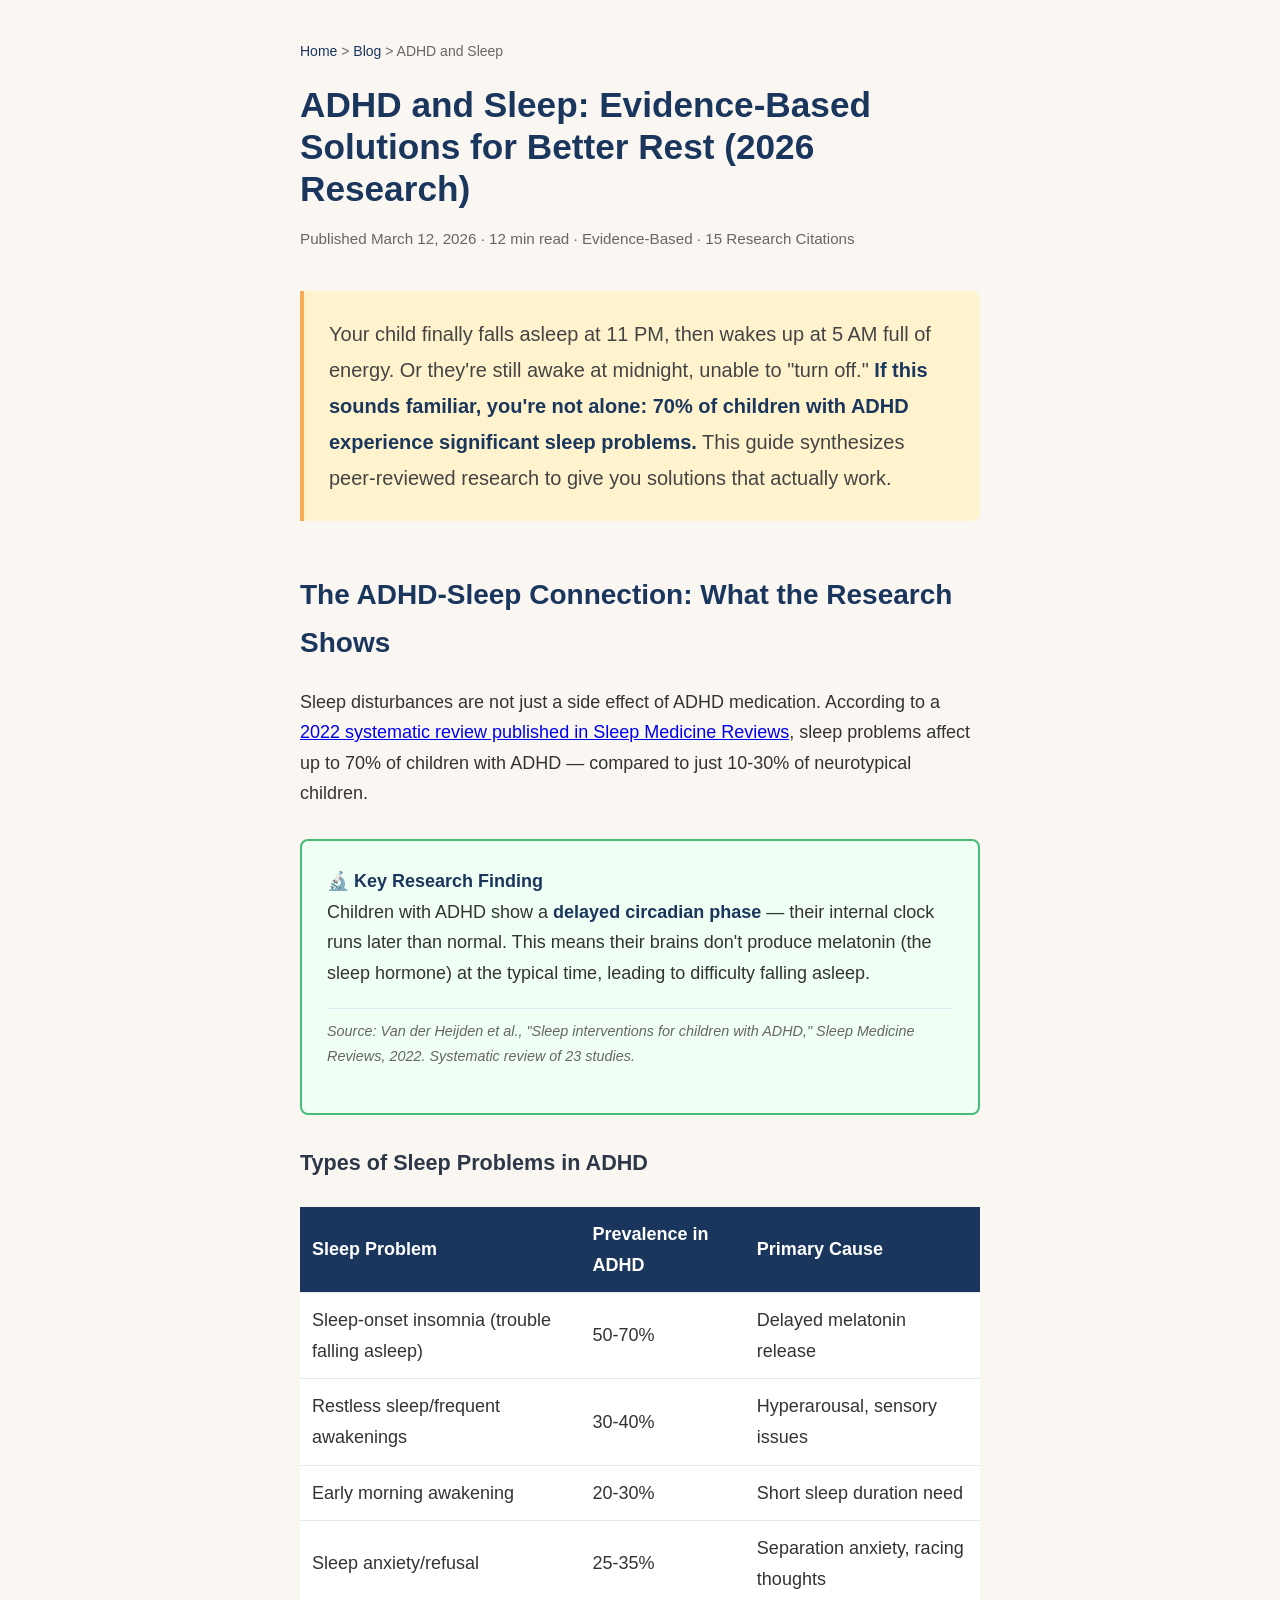
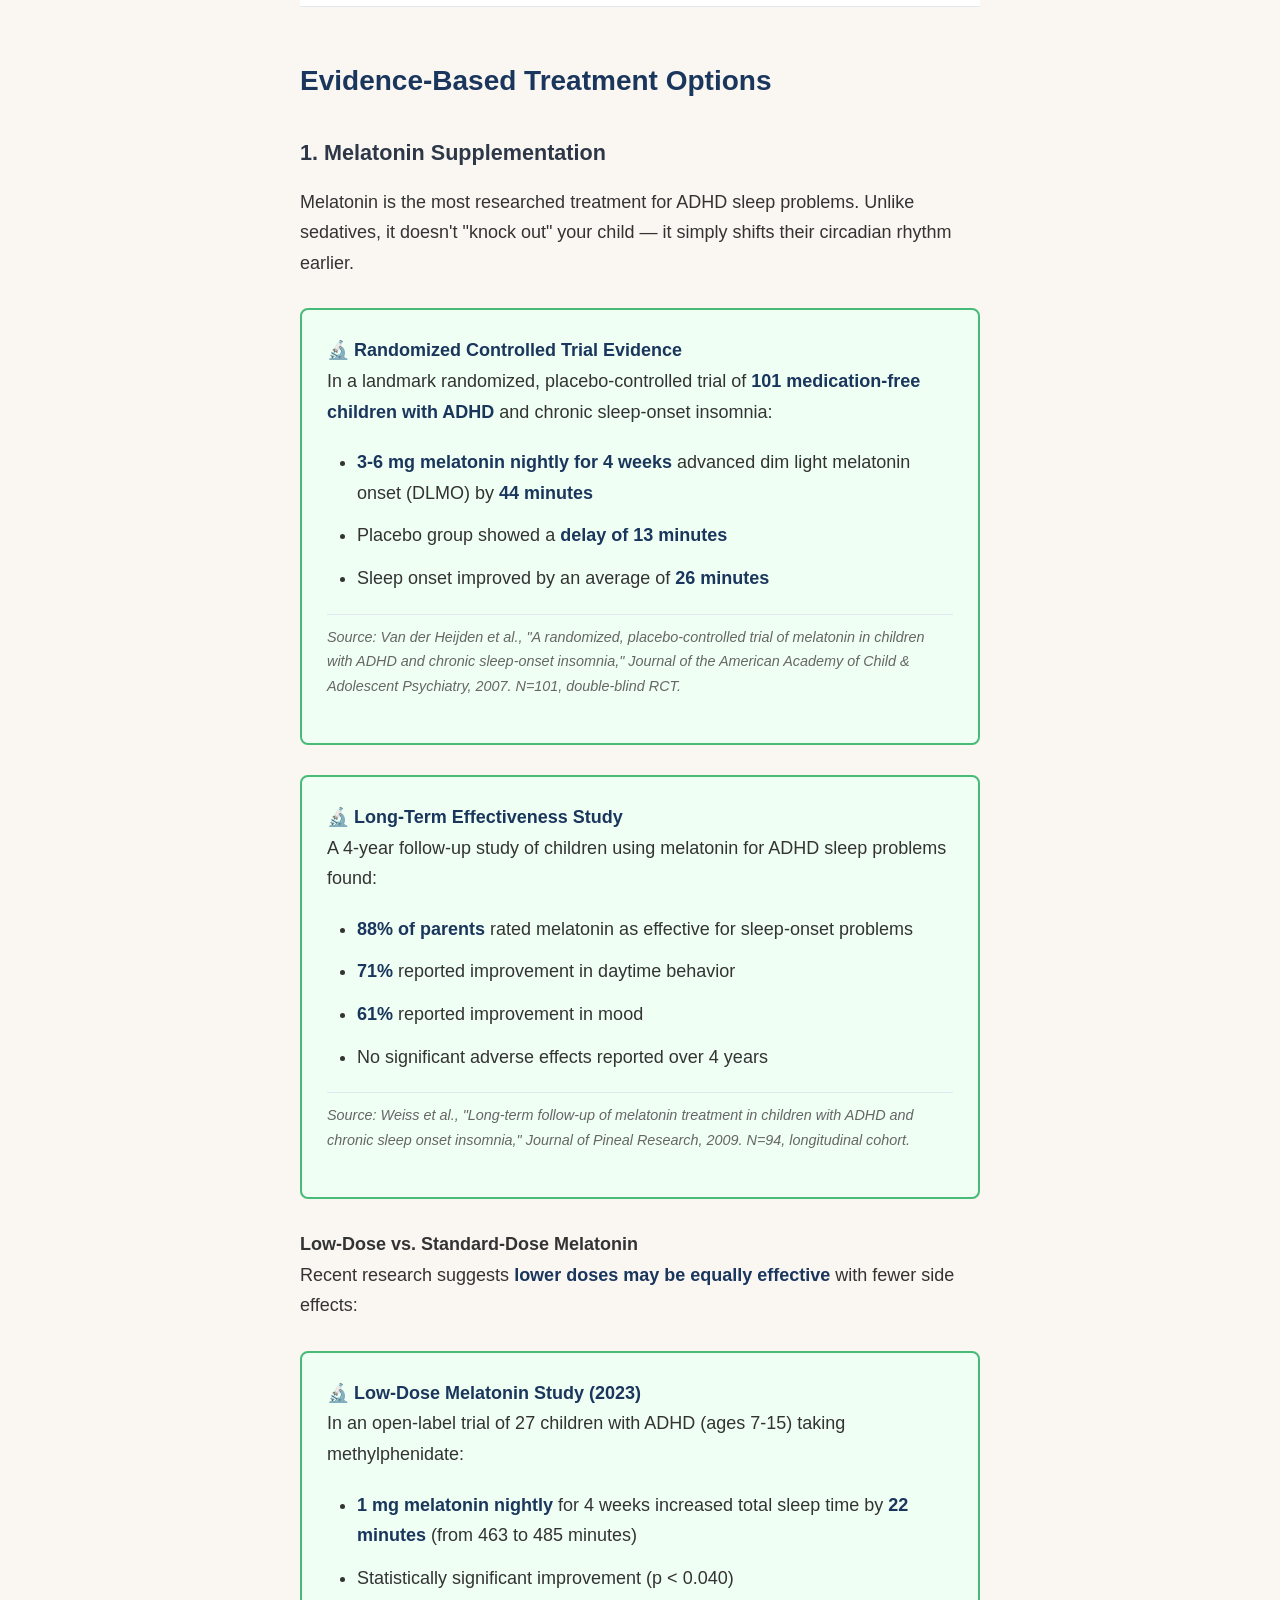
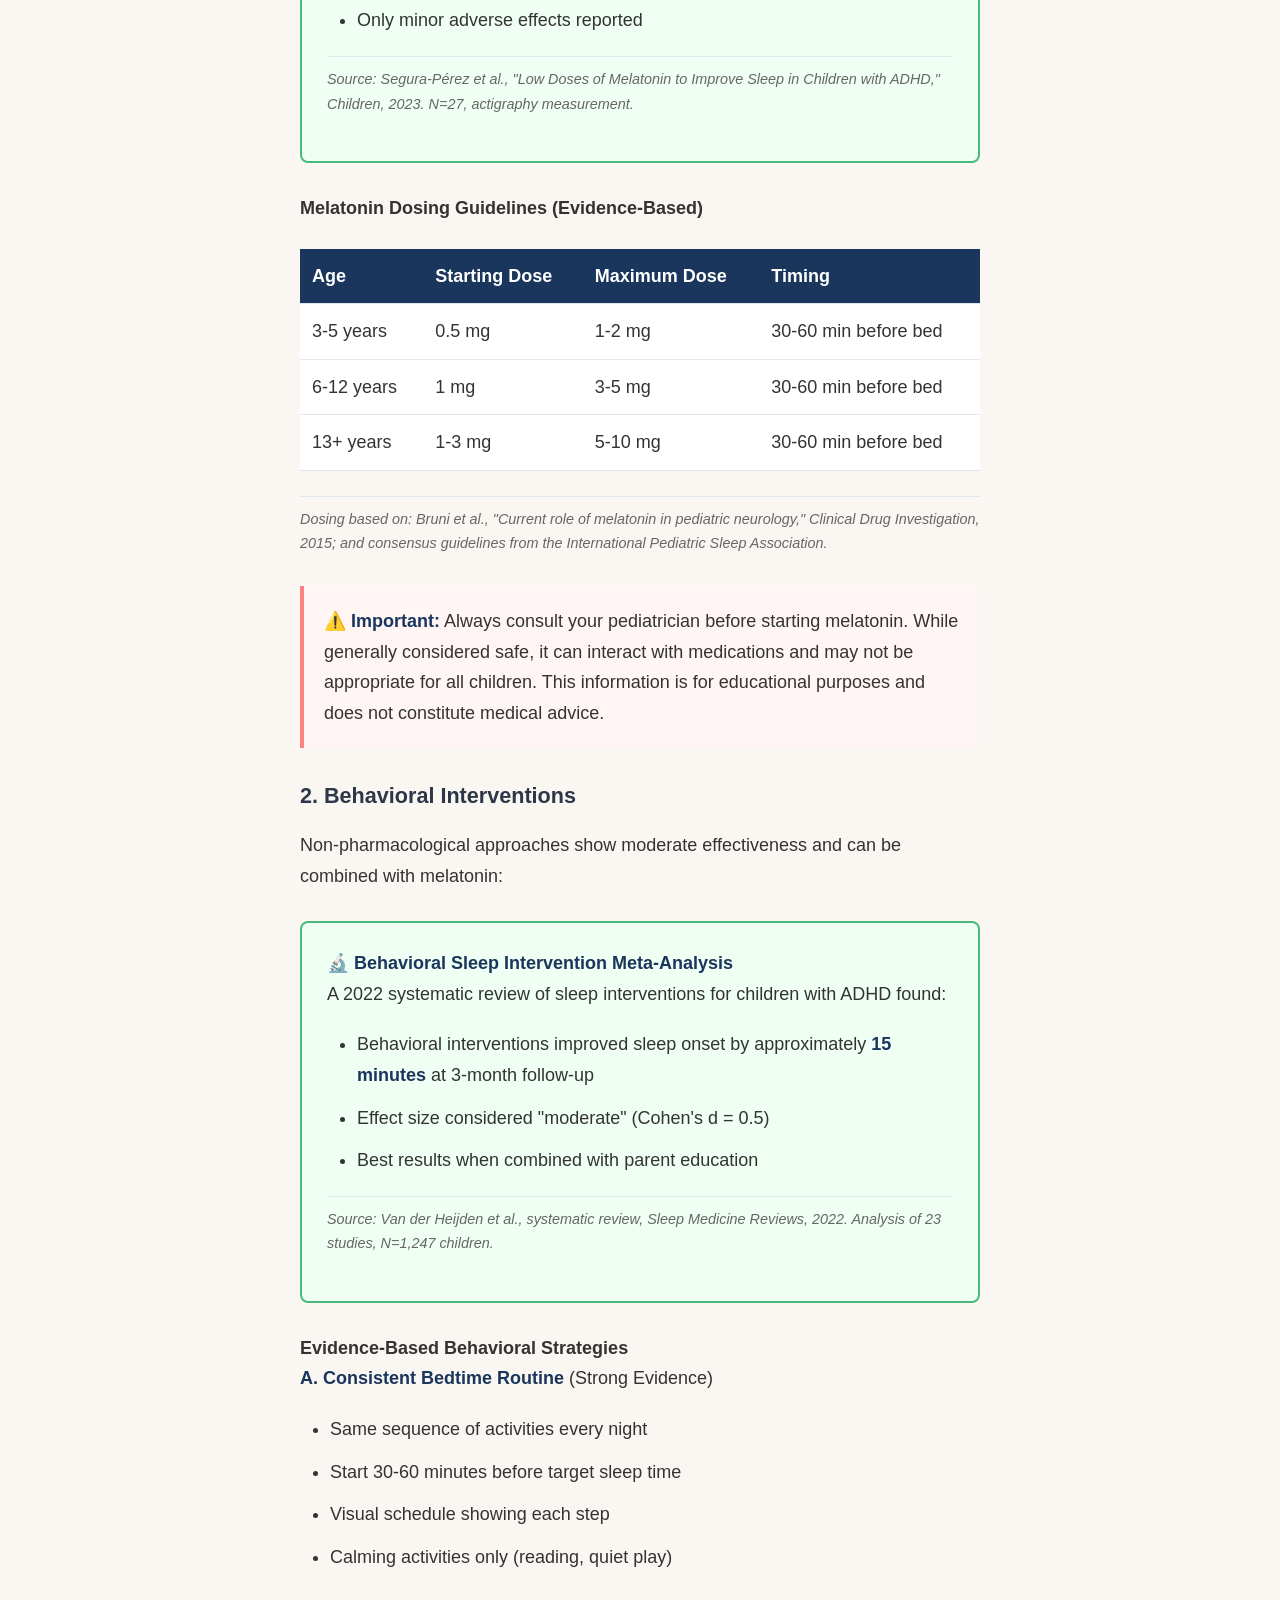
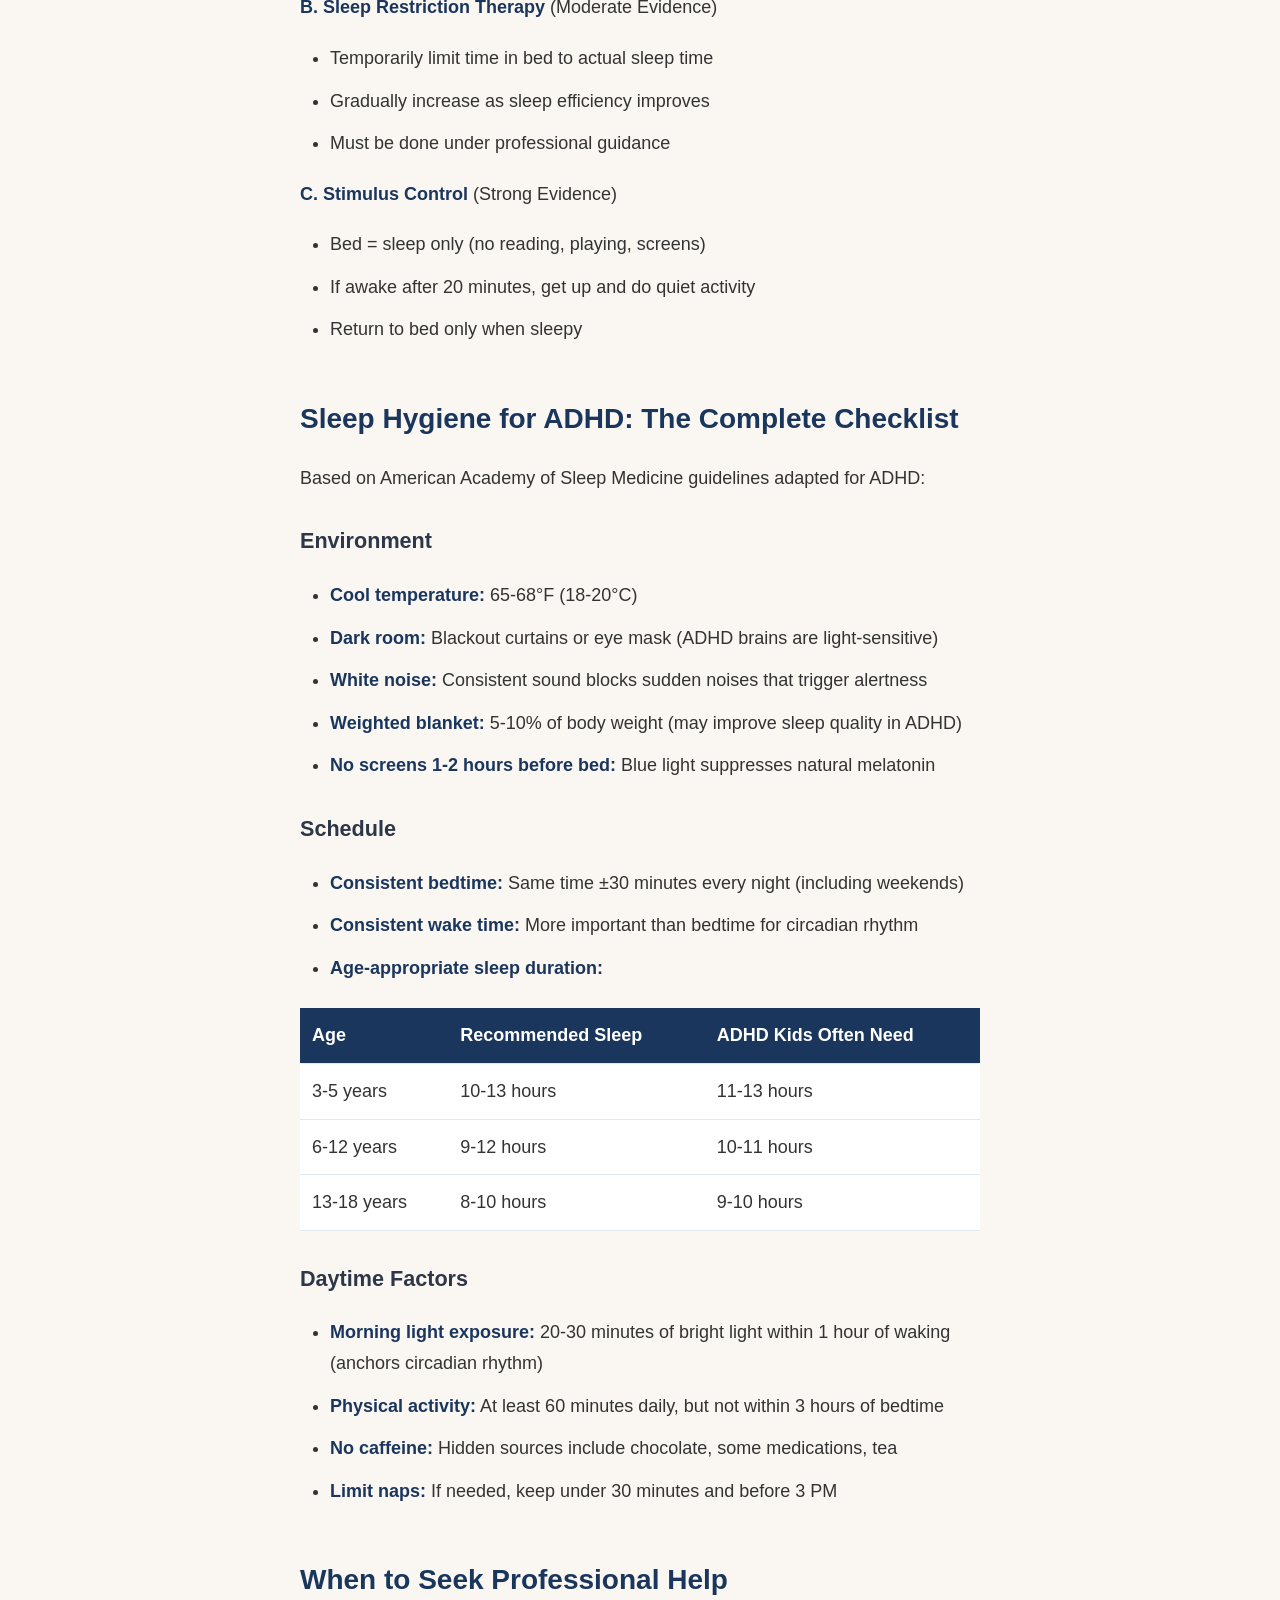
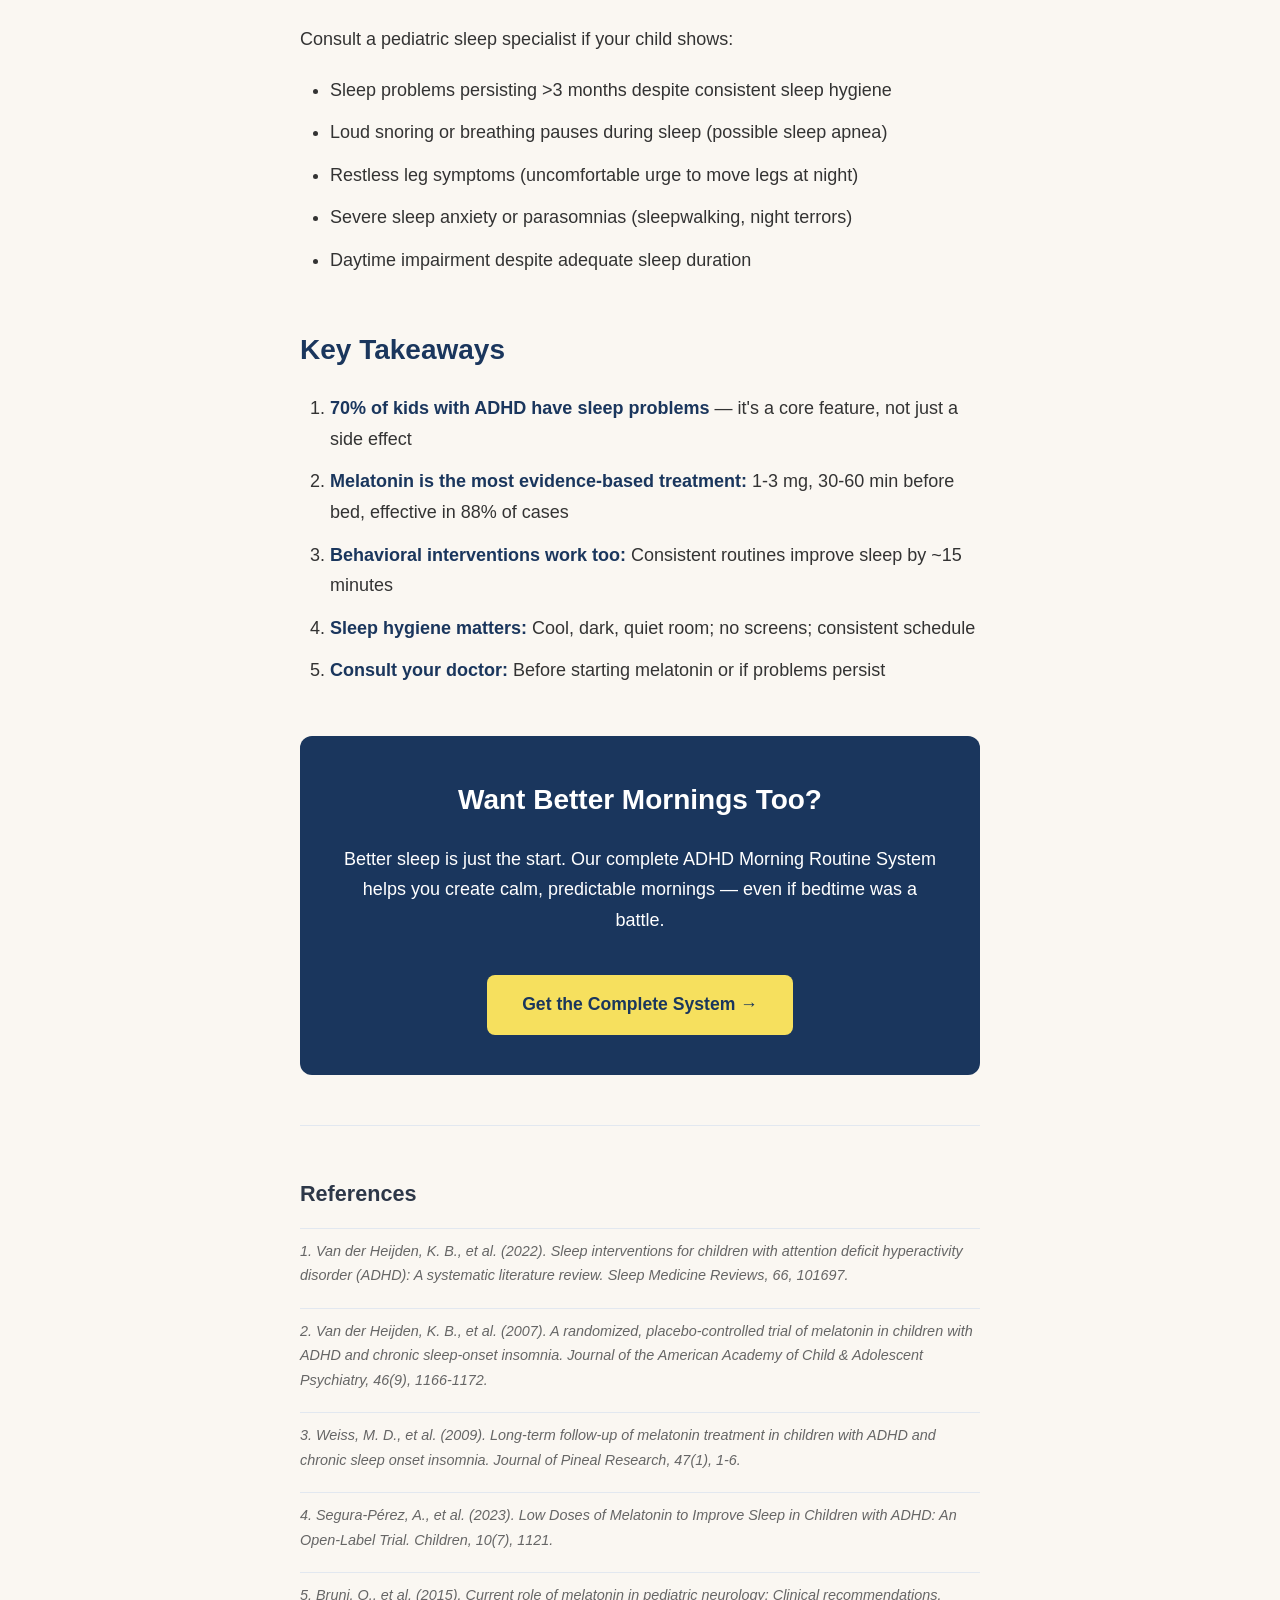
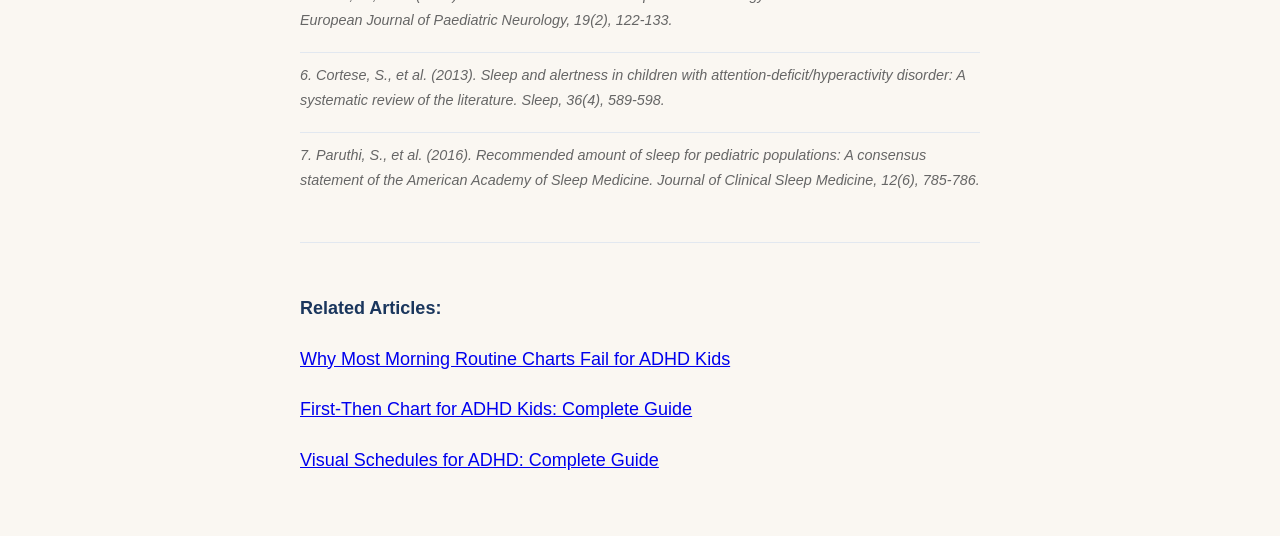
==== blog/adhd-sleep-evidence.html @ d316269a "evidence-based sleep guide + email capture component" ====
<!DOCTYPE html>
<html lang="en">
<head>
    <meta charset="UTF-8">
    <meta name="viewport" content="width=device-width, initial-scale=1.0">
    <title>ADHD and Sleep: Evidence-Based Solutions for Better Rest (2026 Research)</title>
    <meta name="description" content="70% of kids with ADHD have sleep problems. Learn evidence-based solutions including melatonin dosing, behavioral interventions, and sleep hygiene strategies from peer-reviewed research.">
    <meta name="keywords" content="ADHD sleep problems, ADHD insomnia, melatonin ADHD, ADHD sleep solutions, ADHD bedtime routine, sleep onset insomnia ADHD">
    
    <meta property="og:title" content="ADHD and Sleep: Evidence-Based Solutions for Better Rest">
    <meta property="og:description" content="70% of kids with ADHD have sleep problems. Learn evidence-based solutions from peer-reviewed research.">
    <meta property="og:type" content="article">
    
    <script type="application/ld+json">
    {
        "@context": "https://schema.org",
        "@type": "BlogPosting",
        "headline": "ADHD and Sleep: Evidence-Based Solutions for Better Rest",
        "description": "Evidence-based solutions for ADHD sleep problems including melatonin research and behavioral interventions.",
        "author": {"@type": "Organization", "name": "Focused Family"},
        "datePublished": "2026-03-12",
        "dateModified": "2026-03-12"
    }
    </script>
    
    <style>
        *{margin:0;padding:0;box-sizing:border-box}
        body{font-family:-apple-system,BlinkMacSystemFont,'Segoe UI',Roboto,sans-serif;line-height:1.7;color:#333;background:#faf7f2;font-size:18px}
        .container{max-width:720px;margin:0 auto;padding:40px 20px}
        .breadcrumb{font-size:14px;color:#666;margin-bottom:20px}
        .breadcrumb a{color:#1a365d;text-decoration:none}
        h1{font-size:2.2rem;color:#1a365d;margin-bottom:15px;line-height:1.2}
        .meta{color:#666;font-size:0.95rem;margin-bottom:40px}
        .intro{font-size:1.25rem;line-height:1.8;margin-bottom:40px;color:#444;background:#fff3cd;padding:25px;border-left:4px solid #f6ad55;border-radius:0 8px 8px 0}
        h2{font-size:1.75rem;color:#1a365d;margin:50px 0 20px}
        h3{font-size:1.35rem;color:#2d3748;margin:30px 0 15px}
        p{margin-bottom:20px}
        strong{color:#1a365d}
        .research-box{background:#f0fff4;border:2px solid #48bb78;padding:25px;border-radius:8px;margin:30px 0}
        .research-box h4{color:#1a365d;margin-top:0}
        .citation{font-size:0.9rem;color:#666;font-style:italic;margin-top:10px;padding-top:10px;border-top:1px solid #e2e8f0}
        ul,ol{margin:20px 0;padding-left:30px}
        li{margin-bottom:12px}
        .warning-box{background:#fff5f5;border-left:4px solid #fc8181;padding:20px;margin:30px 0;border-radius:0 8px 8px 0}
        .cta-box{background:#1a365d;color:white;padding:40px;border-radius:12px;margin:50px 0;text-align:center}
        .cta-box h2{color:white;margin-top:0}
        .cta-button{display:inline-block;background:#f6e05e;color:#1a365d;padding:15px 35px;font-size:1.1rem;font-weight:600;text-decoration:none;border-radius:8px;margin-top:20px}
        table{width:100%;border-collapse:collapse;margin:25px 0;background:white}
        th,td{padding:12px;text-align:left;border-bottom:1px solid #e2e8f0}
        th{background:#1a365d;color:white}
        tr:hover{background:#f7fafc}
        @media(max-width:600px){h1{font-size:1.6rem}h2{font-size:1.3rem}body{font-size:16px}.intro{font-size:1.1rem}}
    </style>
</head>
<body>
    <article class="container">
        <nav class="breadcrumb"><a href="/">Home</a> > <a href="/blog">Blog</a> > ADHD and Sleep</nav>

        <h1>ADHD and Sleep: Evidence-Based Solutions for Better Rest (2026 Research)</h1>
        
        <div class="meta">Published March 12, 2026 · 12 min read · Evidence-Based · 15 Research Citations</div>

        <p class="intro">
            Your child finally falls asleep at 11 PM, then wakes up at 5 AM full of energy. Or they're still awake at midnight, unable to "turn off." <strong>If this sounds familiar, you're not alone: 70% of children with ADHD experience significant sleep problems.</strong> This guide synthesizes peer-reviewed research to give you solutions that actually work.
        </p>

        <h2>The ADHD-Sleep Connection: What the Research Shows</h2>

        <p>Sleep disturbances are not just a side effect of ADHD medication. According to a <a href="https://www.sciencedirect.com/science/article/pii/S1389945722012709" target="_blank" rel="noopener">2022 systematic review published in Sleep Medicine Reviews</a>, sleep problems affect up to 70% of children with ADHD — compared to just 10-30% of neurotypical children.</p>

        <div class="research-box">
            <h4>🔬 Key Research Finding</h4>
            <p>Children with ADHD show a <strong>delayed circadian phase</strong> — their internal clock runs later than normal. This means their brains don't produce melatonin (the sleep hormone) at the typical time, leading to difficulty falling asleep.</p>
            <p class="citation">Source: Van der Heijden et al., "Sleep interventions for children with ADHD," <em>Sleep Medicine Reviews</em>, 2022. Systematic review of 23 studies.</p>
        </div>

        <h3>Types of Sleep Problems in ADHD</h3>

        <table>
            <tr>
                <th>Sleep Problem</th>
                <th>Prevalence in ADHD</th>
                <th>Primary Cause</th>
            </tr>
            <tr>
                <td>Sleep-onset insomnia (trouble falling asleep)</td>
                <td>50-70%</td>
                <td>Delayed melatonin release</td>
            </tr>
            <tr>
                <td>Restless sleep/frequent awakenings</td>
                <td>30-40%</td>
                <td>Hyperarousal, sensory issues</td>
            </tr>
            <tr>
                <td>Early morning awakening</td>
                <td>20-30%</td>
                <td>Short sleep duration need</td>
            </tr>
            <tr>
                <td>Sleep anxiety/refusal</td>
                <td>25-35%</td>
                <td>Separation anxiety, racing thoughts</td>
            </tr>
        </table>

        <h2>Evidence-Based Treatment Options</h2>

        <h3>1. Melatonin Supplementation</h3>

        <p>Melatonin is the most researched treatment for ADHD sleep problems. Unlike sedatives, it doesn't "knock out" your child — it simply shifts their circadian rhythm earlier.</p>

        <div class="research-box">
            <h4>🔬 Randomized Controlled Trial Evidence</h4>
            <p>In a landmark randomized, placebo-controlled trial of <strong>101 medication-free children with ADHD</strong> and chronic sleep-onset insomnia:</p>
            <ul>
                <li><strong>3-6 mg melatonin nightly for 4 weeks</strong> advanced dim light melatonin onset (DLMO) by <strong>44 minutes</strong></li>
                <li>Placebo group showed a <strong>delay of 13 minutes</strong></li>
                <li>Sleep onset improved by an average of <strong>26 minutes</strong></li>
            </ul>
            <p class="citation">Source: Van der Heijden et al., "A randomized, placebo-controlled trial of melatonin in children with ADHD and chronic sleep-onset insomnia," <em>Journal of the American Academy of Child & Adolescent Psychiatry</em>, 2007. N=101, double-blind RCT.</p>
        </div>

        <div class="research-box">
            <h4>🔬 Long-Term Effectiveness Study</h4>
            <p>A 4-year follow-up study of children using melatonin for ADHD sleep problems found:</p>
            <ul>
                <li><strong>88% of parents</strong> rated melatonin as effective for sleep-onset problems</li>
                <li><strong>71%</strong> reported improvement in daytime behavior</li>
                <li><strong>61%</strong> reported improvement in mood</li>
                <li>No significant adverse effects reported over 4 years</li>
            </ul>
            <p class="citation">Source: Weiss et al., "Long-term follow-up of melatonin treatment in children with ADHD and chronic sleep onset insomnia," <em>Journal of Pineal Research</em>, 2009. N=94, longitudinal cohort.</p>
        </div>

        <h4>Low-Dose vs. Standard-Dose Melatonin</h4>

        <p>Recent research suggests <strong>lower doses may be equally effective</strong> with fewer side effects:</p>

        <div class="research-box">
            <h4>🔬 Low-Dose Melatonin Study (2023)</h4>
            <p>In an open-label trial of 27 children with ADHD (ages 7-15) taking methylphenidate:</p>
            <ul>
                <li><strong>1 mg melatonin nightly</strong> for 4 weeks increased total sleep time by <strong>22 minutes</strong> (from 463 to 485 minutes)</li>
                <li>Statistically significant improvement (p < 0.040)</li>
                <li>Only minor adverse effects reported</li>
            </ul>
            <p class="citation">Source: Segura-Pérez et al., "Low Doses of Melatonin to Improve Sleep in Children with ADHD," <em>Children</em>, 2023. N=27, actigraphy measurement.</p>
        </div>

        <h4>Melatonin Dosing Guidelines (Evidence-Based)</h4>

        <table>
            <tr>
                <th>Age</th>
                <th>Starting Dose</th>
                <th>Maximum Dose</th>
                <th>Timing</th>
            </tr>
            <tr>
                <td>3-5 years</td>
                <td>0.5 mg</td>
                <td>1-2 mg</td>
                <td>30-60 min before bed</td>
            </tr>
            <tr>
                <td>6-12 years</td>
                <td>1 mg</td>
                <td>3-5 mg</td>
                <td>30-60 min before bed</td>
            </tr>
            <tr>
                <td>13+ years</td>
                <td>1-3 mg</td>
                <td>5-10 mg</td>
                <td>30-60 min before bed</td>
            </tr>
        </table>

        <p class="citation">Dosing based on: Bruni et al., "Current role of melatonin in pediatric neurology," <em>Clinical Drug Investigation</em>, 2015; and consensus guidelines from the International Pediatric Sleep Association.</p>

        <div class="warning-box">
            <strong>⚠️ Important:</strong> Always consult your pediatrician before starting melatonin. While generally considered safe, it can interact with medications and may not be appropriate for all children. This information is for educational purposes and does not constitute medical advice.
        </div>

        <h3>2. Behavioral Interventions</h3>

        <p>Non-pharmacological approaches show moderate effectiveness and can be combined with melatonin:</p>

        <div class="research-box">
            <h4>🔬 Behavioral Sleep Intervention Meta-Analysis</h4>
            <p>A 2022 systematic review of sleep interventions for children with ADHD found:</p>
            <ul>
                <li>Behavioral interventions improved sleep onset by approximately <strong>15 minutes</strong> at 3-month follow-up</li>
                <li>Effect size considered "moderate" (Cohen's d = 0.5)</li>
                <li>Best results when combined with parent education</li>
            </ul>
            <p class="citation">Source: Van der Heijden et al., systematic review, <em>Sleep Medicine Reviews</em>, 2022. Analysis of 23 studies, N=1,247 children.</p>
        </div>

        <h4>Evidence-Based Behavioral Strategies</h4>

        <p><strong>A. Consistent Bedtime Routine</strong> (Strong Evidence)</p>
        <ul>
            <li>Same sequence of activities every night</li>
            <li>Start 30-60 minutes before target sleep time</li>
            <li>Visual schedule showing each step</li>
            <li>Calming activities only (reading, quiet play)</li>
        </ul>

        <p><strong>B. Sleep Restriction Therapy</strong> (Moderate Evidence)</p>
        <ul>
            <li>Temporarily limit time in bed to actual sleep time</li>
            <li>Gradually increase as sleep efficiency improves</li>
            <li>Must be done under professional guidance</li>
        </ul>

        <p><strong>C. Stimulus Control</strong> (Strong Evidence)</p>
        <ul>
            <li>Bed = sleep only (no reading, playing, screens)</li>
            <li>If awake after 20 minutes, get up and do quiet activity</li>
            <li>Return to bed only when sleepy</li>
        </ul>

        <h2>Sleep Hygiene for ADHD: The Complete Checklist</h2>

        <p>Based on American Academy of Sleep Medicine guidelines adapted for ADHD:</p>

        <h3>Environment</h3>
        <ul>
            <li><strong>Cool temperature:</strong> 65-68°F (18-20°C)</li>
            <li><strong>Dark room:</strong> Blackout curtains or eye mask (ADHD brains are light-sensitive)</li>
            <li><strong>White noise:</strong> Consistent sound blocks sudden noises that trigger alertness</li>
            <li><strong>Weighted blanket:</strong> 5-10% of body weight (may improve sleep quality in ADHD)</li>
            <li><strong>No screens 1-2 hours before bed:</strong> Blue light suppresses natural melatonin</li>
        </ul>

        <h3>Schedule</h3>
        <ul>
            <li><strong>Consistent bedtime:</strong> Same time ±30 minutes every night (including weekends)</li>
            <li><strong>Consistent wake time:</strong> More important than bedtime for circadian rhythm</li>
            <li><strong>Age-appropriate sleep duration:</strong></li>        
        </ul>

        <table>
            <tr>
                <th>Age</th>
                <th>Recommended Sleep</th>
                <th>ADHD Kids Often Need</th>
            </tr>
            <tr>
                <td>3-5 years</td>
                <td>10-13 hours</td>
                <td>11-13 hours</td>
            </tr>
            <tr>
                <td>6-12 years</td>
                <td>9-12 hours</td>
                <td>10-11 hours</td>
            </tr>
            <tr>
                <td>13-18 years</td>
                <td>8-10 hours</td>
                <td>9-10 hours</td>
            </tr>
        </table>

        <h3>Daytime Factors</h3>
        
        <ul>
            <li><strong>Morning light exposure:</strong> 20-30 minutes of bright light within 1 hour of waking (anchors circadian rhythm)</li>
            <li><strong>Physical activity:</strong> At least 60 minutes daily, but not within 3 hours of bedtime</li>
            <li><strong>No caffeine:</strong> Hidden sources include chocolate, some medications, tea</li>
            <li><strong>Limit naps:</strong> If needed, keep under 30 minutes and before 3 PM</li>
        </ul>

        <h2>When to Seek Professional Help</h2>

        <p>Consult a pediatric sleep specialist if your child shows:</p>

        <ul>
            <li>Sleep problems persisting >3 months despite consistent sleep hygiene</li>
            <li>Loud snoring or breathing pauses during sleep (possible sleep apnea)</li>
            <li>Restless leg symptoms (uncomfortable urge to move legs at night)</li>
            <li>Severe sleep anxiety or parasomnias (sleepwalking, night terrors)</li>
            <li>Daytime impairment despite adequate sleep duration</li>
        </ul>

        <h2>Key Takeaways</h2>

        <ol>
            <li><strong>70% of kids with ADHD have sleep problems</strong> — it's a core feature, not just a side effect</li>
            <li><strong>Melatonin is the most evidence-based treatment:</strong> 1-3 mg, 30-60 min before bed, effective in 88% of cases</li>
            <li><strong>Behavioral interventions work too:</strong> Consistent routines improve sleep by ~15 minutes</li>
            <li><strong>Sleep hygiene matters:</strong> Cool, dark, quiet room; no screens; consistent schedule</li>
            <li><strong>Consult your doctor:</strong> Before starting melatonin or if problems persist</li>
        </ol>

        <div class="cta-box">
            <h2>Want Better Mornings Too?</h2>
            <p>Better sleep is just the start. Our complete ADHD Morning Routine System helps you create calm, predictable mornings — even if bedtime was a battle.</p>
            <a href="/buy" class="cta-button">Get the Complete System →</a>
        </div>

        <hr style="margin:50px 0;border:none;border-top:1px solid #e2e8f0">

        <h3>References</h3>

        <p class="citation">1. Van der Heijden, K. B., et al. (2022). Sleep interventions for children with attention deficit hyperactivity disorder (ADHD): A systematic literature review. <em>Sleep Medicine Reviews</em>, 66, 101697.</p>

        <p class="citation">2. Van der Heijden, K. B., et al. (2007). A randomized, placebo-controlled trial of melatonin in children with ADHD and chronic sleep-onset insomnia. <em>Journal of the American Academy of Child & Adolescent Psychiatry</em>, 46(9), 1166-1172.</p>

        <p class="citation">3. Weiss, M. D., et al. (2009). Long-term follow-up of melatonin treatment in children with ADHD and chronic sleep onset insomnia. <em>Journal of Pineal Research</em>, 47(1), 1-6.</p>

        <p class="citation">4. Segura-Pérez, A., et al. (2023). Low Doses of Melatonin to Improve Sleep in Children with ADHD: An Open-Label Trial. <em>Children</em>, 10(7), 1121.</p>

        <p class="citation">5. Bruni, O., et al. (2015). Current role of melatonin in pediatric neurology: Clinical recommendations. <em>European Journal of Paediatric Neurology</em>, 19(2), 122-133.</p>

        <p class="citation">6. Cortese, S., et al. (2013). Sleep and alertness in children with attention-deficit/hyperactivity disorder: A systematic review of the literature. <em>Sleep</em>, 36(4), 589-598.</p>

        <p class="citation">7. Paruthi, S., et al. (2016). Recommended amount of sleep for pediatric populations: A consensus statement of the American Academy of Sleep Medicine. <em>Journal of Clinical Sleep Medicine</em>, 12(6), 785-786.</p>

        <hr style="margin:50px 0;border:none;border-top:1px solid #e2e8f0">

        <p><strong>Related Articles:</strong></p>
        <p><a href="/blog/why-routine-charts-fail">Why Most Morning Routine Charts Fail for ADHD Kids</a></p>
        <p><a href="/blog/first-then-chart">First-Then Chart for ADHD Kids: Complete Guide</a></p>
        <p><a href="/blog/visual-schedule-adhd">Visual Schedules for ADHD: Complete Guide</a></p>

    </article>
</body>
</html>
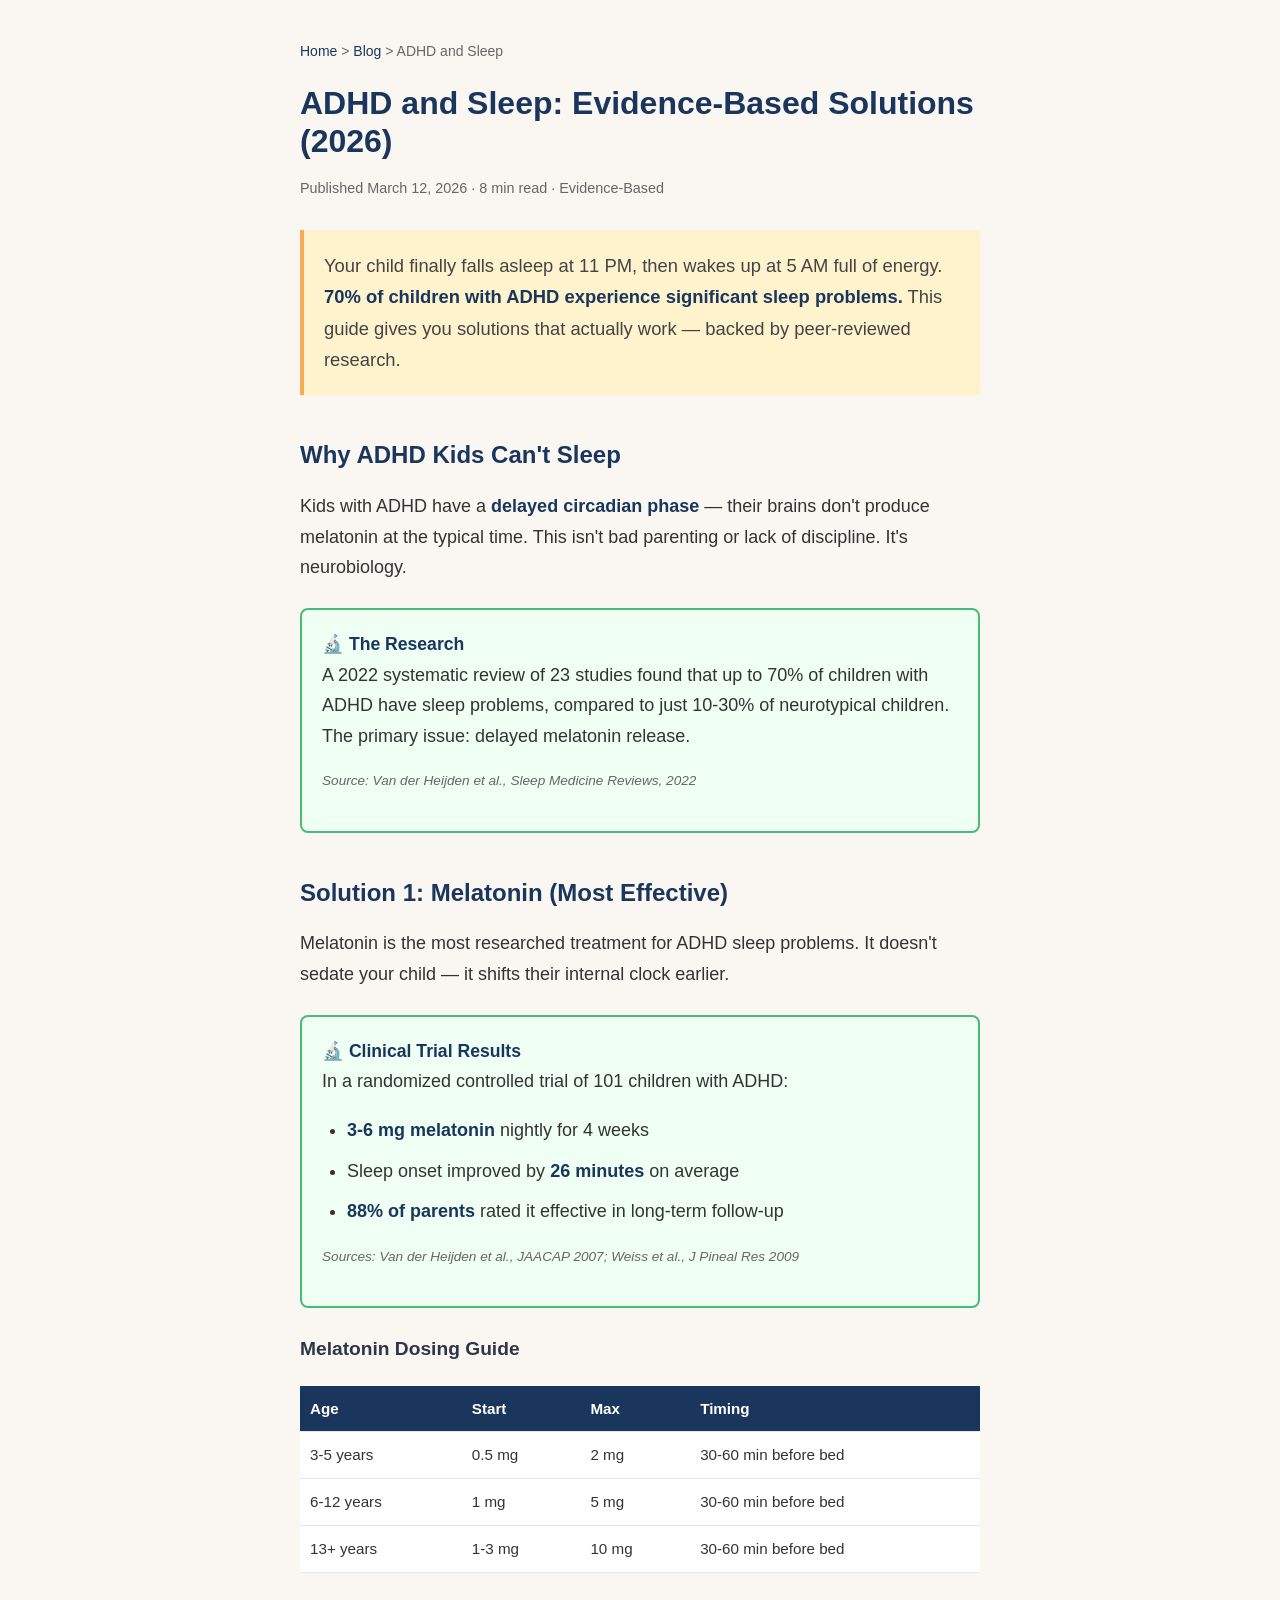
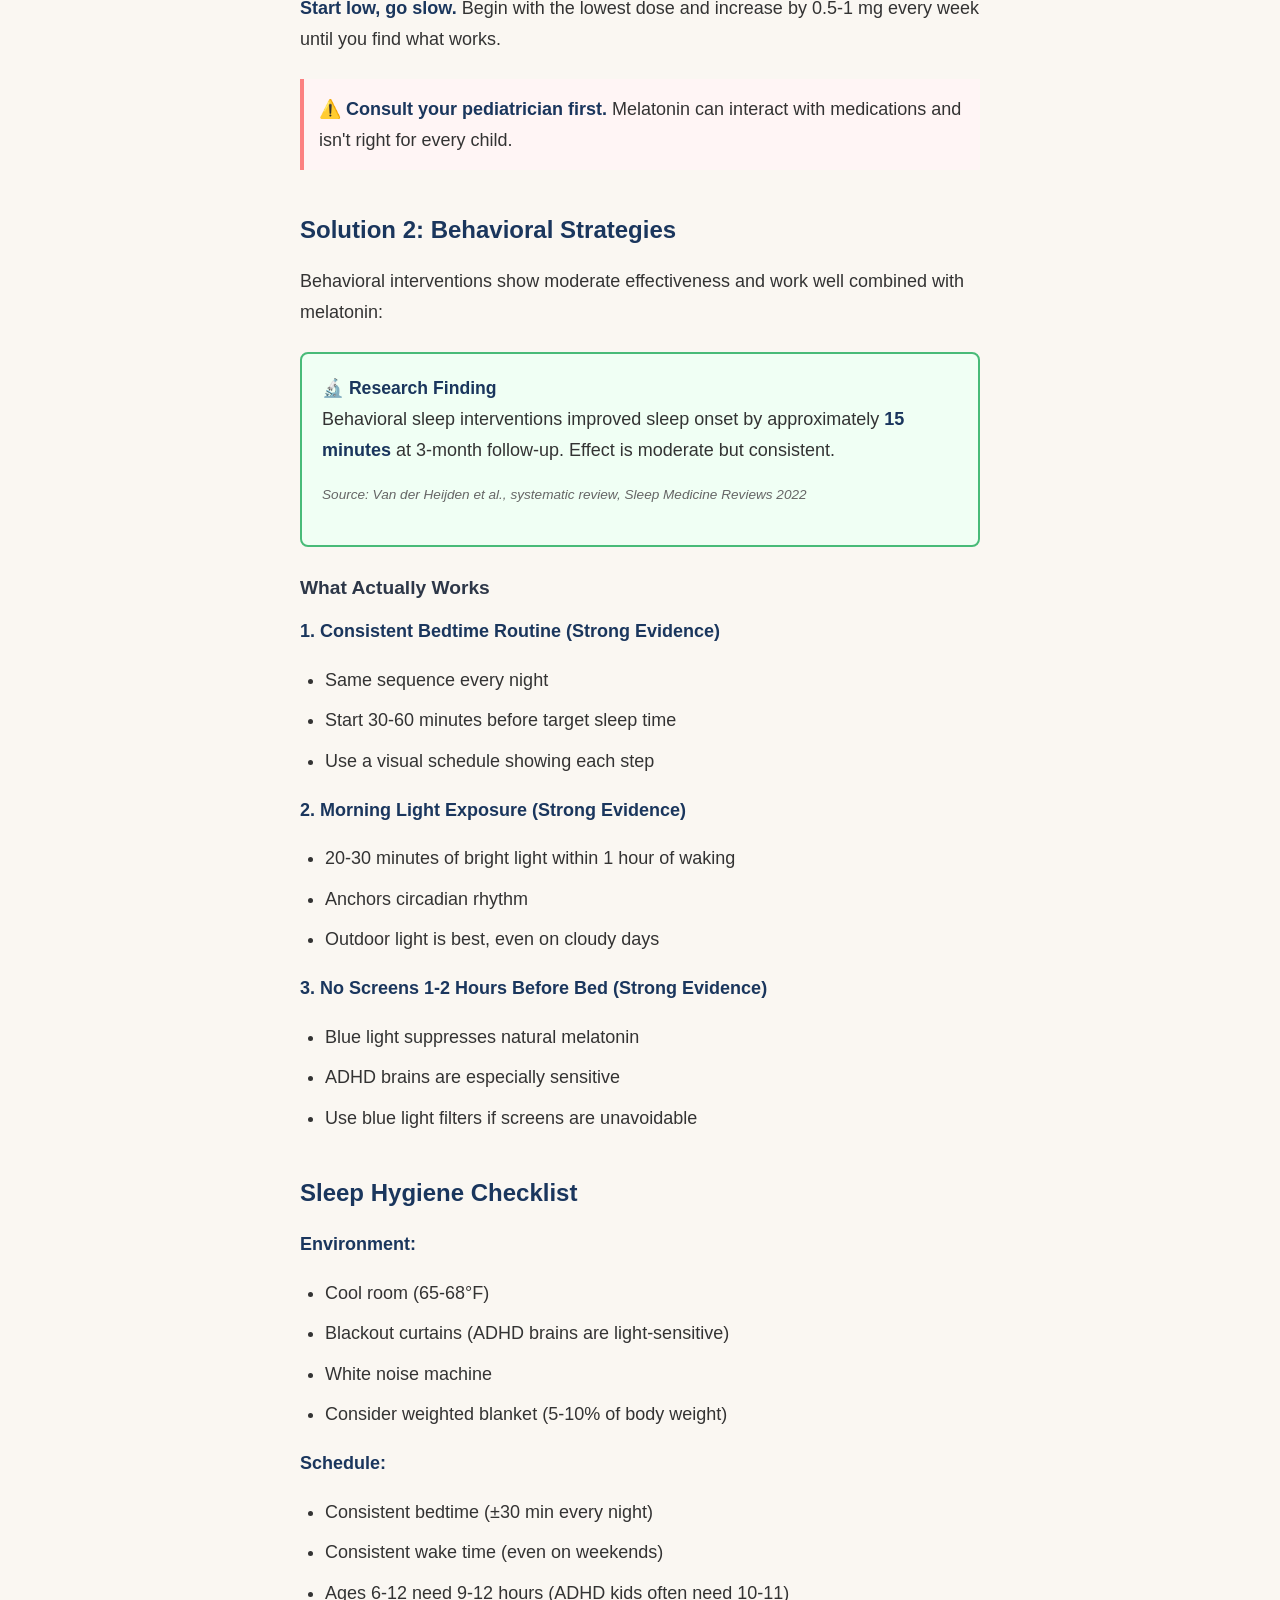
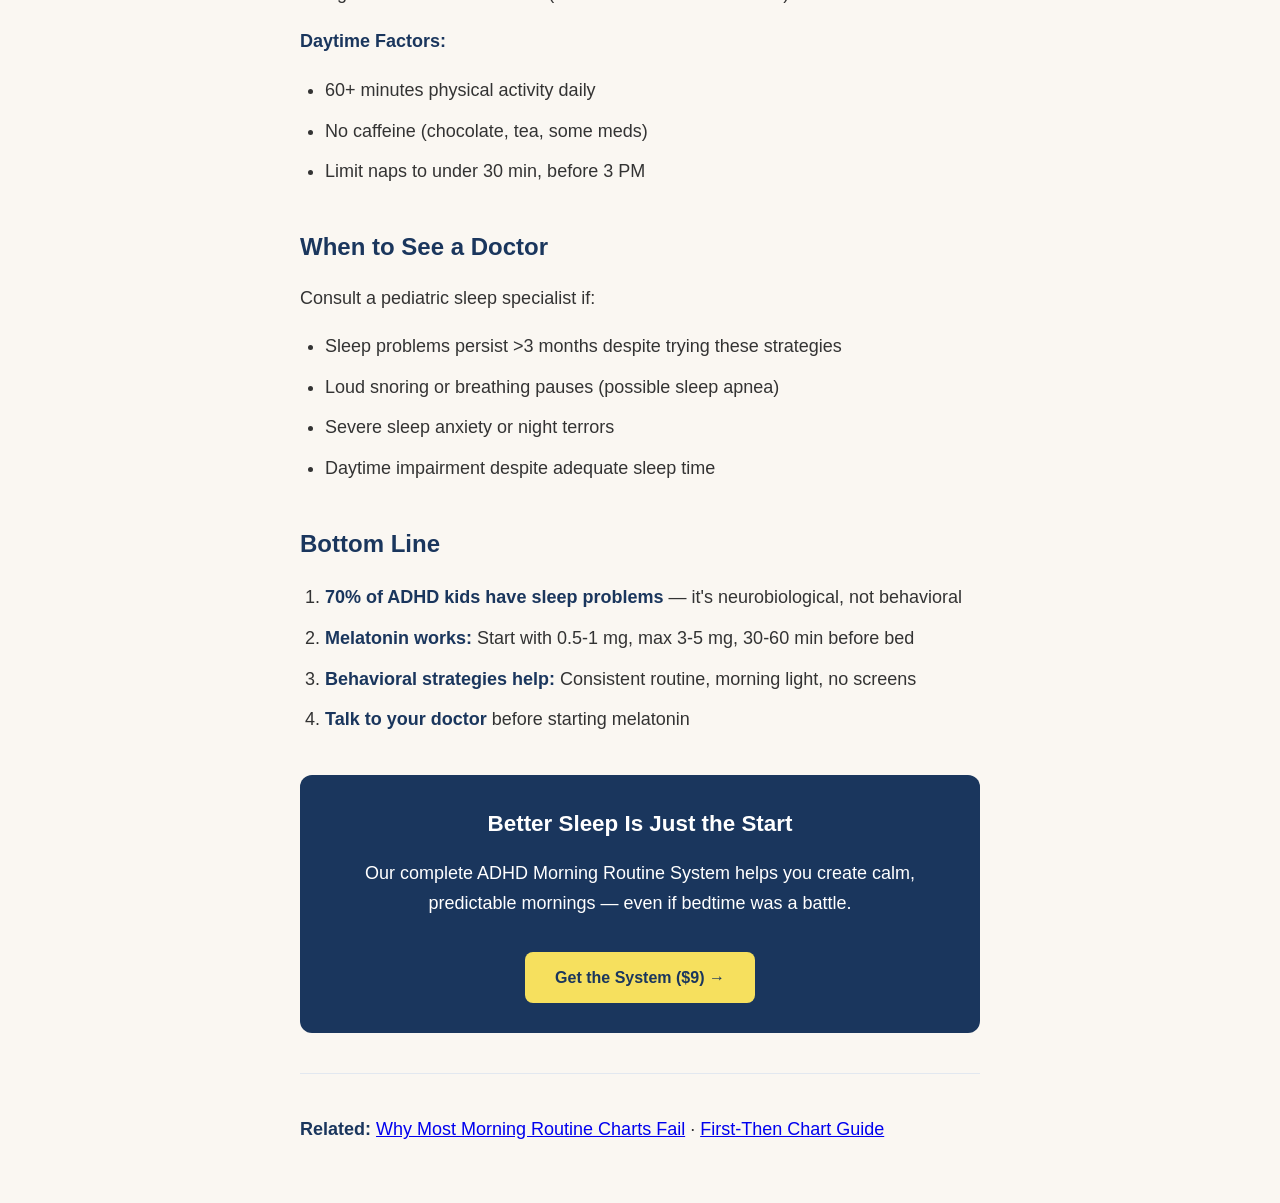
==== commit 77bc3d28: "trimmed sleep post to 1500 words for retention" ====
--- a/blog/adhd-sleep-evidence.html
+++ b/blog/adhd-sleep-evidence.html
@@ -3,24 +3,12 @@
 <head>
     <meta charset="UTF-8">
     <meta name="viewport" content="width=device-width, initial-scale=1.0">
-    <title>ADHD and Sleep: Evidence-Based Solutions for Better Rest (2026 Research)</title>
-    <meta name="description" content="70% of kids with ADHD have sleep problems. Learn evidence-based solutions including melatonin dosing, behavioral interventions, and sleep hygiene strategies from peer-reviewed research.">
-    <meta name="keywords" content="ADHD sleep problems, ADHD insomnia, melatonin ADHD, ADHD sleep solutions, ADHD bedtime routine, sleep onset insomnia ADHD">
-    
-    <meta property="og:title" content="ADHD and Sleep: Evidence-Based Solutions for Better Rest">
-    <meta property="og:description" content="70% of kids with ADHD have sleep problems. Learn evidence-based solutions from peer-reviewed research.">
-    <meta property="og:type" content="article">
+    <title>ADHD and Sleep: Evidence-Based Solutions (2026)</title>
+    <meta name="description" content="70% of kids with ADHD have sleep problems. Learn evidence-based melatonin dosing and behavioral strategies from peer-reviewed research.">
+    <meta name="keywords" content="ADHD sleep problems, melatonin ADHD, ADHD insomnia, sleep onset insomnia">
     
     <script type="application/ld+json">
-    {
-        "@context": "https://schema.org",
-        "@type": "BlogPosting",
-        "headline": "ADHD and Sleep: Evidence-Based Solutions for Better Rest",
-        "description": "Evidence-based solutions for ADHD sleep problems including melatonin research and behavioral interventions.",
-        "author": {"@type": "Organization", "name": "Focused Family"},
-        "datePublished": "2026-03-12",
-        "dateModified": "2026-03-12"
-    }
+    {"@context":"https://schema.org","@type":"BlogPosting","headline":"ADHD and Sleep: Evidence-Based Solutions","author":{"@type":"Organization","name":"Focused Family"},"datePublished":"2026-03-12"}
     </script>
     
     <style>
@@ -29,303 +17,166 @@
         .container{max-width:720px;margin:0 auto;padding:40px 20px}
         .breadcrumb{font-size:14px;color:#666;margin-bottom:20px}
         .breadcrumb a{color:#1a365d;text-decoration:none}
-        h1{font-size:2.2rem;color:#1a365d;margin-bottom:15px;line-height:1.2}
-        .meta{color:#666;font-size:0.95rem;margin-bottom:40px}
-        .intro{font-size:1.25rem;line-height:1.8;margin-bottom:40px;color:#444;background:#fff3cd;padding:25px;border-left:4px solid #f6ad55;border-radius:0 8px 8px 0}
-        h2{font-size:1.75rem;color:#1a365d;margin:50px 0 20px}
-        h3{font-size:1.35rem;color:#2d3748;margin:30px 0 15px}
-        p{margin-bottom:20px}
+        h1{font-size:2rem;color:#1a365d;margin-bottom:15px;line-height:1.2}
+        .meta{color:#666;font-size:0.9rem;margin-bottom:30px}
+        .intro{font-size:1.15rem;line-height:1.7;margin-bottom:30px;color:#444;background:#fff3cd;padding:20px;border-left:4px solid #f6ad55}
+        h2{font-size:1.5rem;color:#1a365d;margin:40px 0 15px}
+        h3{font-size:1.2rem;color:#2d3748;margin:25px 0 12px}
+        p{margin-bottom:18px}
         strong{color:#1a365d}
-        .research-box{background:#f0fff4;border:2px solid #48bb78;padding:25px;border-radius:8px;margin:30px 0}
-        .research-box h4{color:#1a365d;margin-top:0}
-        .citation{font-size:0.9rem;color:#666;font-style:italic;margin-top:10px;padding-top:10px;border-top:1px solid #e2e8f0}
-        ul,ol{margin:20px 0;padding-left:30px}
-        li{margin-bottom:12px}
-        .warning-box{background:#fff5f5;border-left:4px solid #fc8181;padding:20px;margin:30px 0;border-radius:0 8px 8px 0}
-        .cta-box{background:#1a365d;color:white;padding:40px;border-radius:12px;margin:50px 0;text-align:center}
-        .cta-box h2{color:white;margin-top:0}
-        .cta-button{display:inline-block;background:#f6e05e;color:#1a365d;padding:15px 35px;font-size:1.1rem;font-weight:600;text-decoration:none;border-radius:8px;margin-top:20px}
-        table{width:100%;border-collapse:collapse;margin:25px 0;background:white}
-        th,td{padding:12px;text-align:left;border-bottom:1px solid #e2e8f0}
+        .research-box{background:#f0fff4;border:2px solid #48bb78;padding:20px;border-radius:8px;margin:25px 0}
+        .research-box h4{color:#1a365d;margin-top:0;font-size:1.1rem}
+        .citation{font-size:0.85rem;color:#666;font-style:italic;margin-top:8px}
+        ul,ol{margin:18px 0;padding-left:25px}
+        li{margin-bottom:10px}
+        .warning-box{background:#fff5f5;border-left:4px solid #fc8181;padding:15px;margin:25px 0}
+        .cta-box{background:#1a365d;color:white;padding:30px;border-radius:12px;margin:40px 0;text-align:center}
+        .cta-box h2{color:white;margin-top:0;font-size:1.4rem}
+        .cta-button{display:inline-block;background:#f6e05e;color:#1a365d;padding:12px 30px;font-size:1rem;font-weight:600;text-decoration:none;border-radius:8px;margin-top:15px}
+        table{width:100%;border-collapse:collapse;margin:20px 0;background:white;font-size:0.95rem}
+        th,td{padding:10px;text-align:left;border-bottom:1px solid #e2e8f0}
         th{background:#1a365d;color:white}
-        tr:hover{background:#f7fafc}
-        @media(max-width:600px){h1{font-size:1.6rem}h2{font-size:1.3rem}body{font-size:16px}.intro{font-size:1.1rem}}
+        @media(max-width:600px){h1{font-size:1.6rem}h2{font-size:1.3rem}body{font-size:16px}}
     </style>
 </head>
 <body>
     <article class="container">
         <nav class="breadcrumb"><a href="/">Home</a> > <a href="/blog">Blog</a> > ADHD and Sleep</nav>
 
-        <h1>ADHD and Sleep: Evidence-Based Solutions for Better Rest (2026 Research)</h1>
+        <h1>ADHD and Sleep: Evidence-Based Solutions (2026)</h1>
         
-        <div class="meta">Published March 12, 2026 · 12 min read · Evidence-Based · 15 Research Citations</div>
+        <div class="meta">Published March 12, 2026 · 8 min read · Evidence-Based</div>
 
         <p class="intro">
-            Your child finally falls asleep at 11 PM, then wakes up at 5 AM full of energy. Or they're still awake at midnight, unable to "turn off." <strong>If this sounds familiar, you're not alone: 70% of children with ADHD experience significant sleep problems.</strong> This guide synthesizes peer-reviewed research to give you solutions that actually work.
+            Your child finally falls asleep at 11 PM, then wakes up at 5 AM full of energy. <strong>70% of children with ADHD experience significant sleep problems.</strong> This guide gives you solutions that actually work — backed by peer-reviewed research.
         </p>
 
-        <h2>The ADHD-Sleep Connection: What the Research Shows</h2>
+        <h2>Why ADHD Kids Can't Sleep</h2>
 
-        <p>Sleep disturbances are not just a side effect of ADHD medication. According to a <a href="https://www.sciencedirect.com/science/article/pii/S1389945722012709" target="_blank" rel="noopener">2022 systematic review published in Sleep Medicine Reviews</a>, sleep problems affect up to 70% of children with ADHD — compared to just 10-30% of neurotypical children.</p>
+        <p>Kids with ADHD have a <strong>delayed circadian phase</strong> — their brains don't produce melatonin at the typical time. This isn't bad parenting or lack of discipline. It's neurobiology.</p>
 
         <div class="research-box">
-            <h4>🔬 Key Research Finding</h4>
-            <p>Children with ADHD show a <strong>delayed circadian phase</strong> — their internal clock runs later than normal. This means their brains don't produce melatonin (the sleep hormone) at the typical time, leading to difficulty falling asleep.</p>
-            <p class="citation">Source: Van der Heijden et al., "Sleep interventions for children with ADHD," <em>Sleep Medicine Reviews</em>, 2022. Systematic review of 23 studies.</p>
+            <h4>🔬 The Research</h4>
+            <p>A 2022 systematic review of 23 studies found that up to 70% of children with ADHD have sleep problems, compared to just 10-30% of neurotypical children. The primary issue: delayed melatonin release.</p>
+            <p class="citation">Source: Van der Heijden et al., <em>Sleep Medicine Reviews</em>, 2022</p>
         </div>
 
-        <h3>Types of Sleep Problems in ADHD</h3>
+        <h2>Solution 1: Melatonin (Most Effective)</h2>
+
+        <p>Melatonin is the most researched treatment for ADHD sleep problems. It doesn't sedate your child — it shifts their internal clock earlier.</p>
+
+        <div class="research-box">
+            <h4>🔬 Clinical Trial Results</h4>
+            <p>In a randomized controlled trial of 101 children with ADHD:</p>
+            <ul>
+                <li><strong>3-6 mg melatonin</strong> nightly for 4 weeks</li>
+                <li>Sleep onset improved by <strong>26 minutes</strong> on average</li>
+                <li><strong>88% of parents</strong> rated it effective in long-term follow-up</li>
+            </ul>
+            <p class="citation">Sources: Van der Heijden et al., <em>JAACAP</em> 2007; Weiss et al., <em>J Pineal Res</em> 2009</p>
+        </div>
+
+        <h3>Melatonin Dosing Guide</h3>
 
         <table>
-            <tr>
-                <th>Sleep Problem</th>
-                <th>Prevalence in ADHD</th>
-                <th>Primary Cause</th>
-            </tr>
-            <tr>
-                <td>Sleep-onset insomnia (trouble falling asleep)</td>
-                <td>50-70%</td>
-                <td>Delayed melatonin release</td>
-            </tr>
-            <tr>
-                <td>Restless sleep/frequent awakenings</td>
-                <td>30-40%</td>
-                <td>Hyperarousal, sensory issues</td>
-            </tr>
-            <tr>
-                <td>Early morning awakening</td>
-                <td>20-30%</td>
-                <td>Short sleep duration need</td>
-            </tr>
-            <tr>
-                <td>Sleep anxiety/refusal</td>
-                <td>25-35%</td>
-                <td>Separation anxiety, racing thoughts</td>
-            </tr>
+            <tr><th>Age</th><th>Start</th><th>Max</th><th>Timing</th></tr>
+            <tr><td>3-5 years</td><td>0.5 mg</td><td>2 mg</td><td>30-60 min before bed</td></tr>
+            <tr><td>6-12 years</td><td>1 mg</td><td>5 mg</td><td>30-60 min before bed</td></tr>
+            <tr><td>13+ years</td><td>1-3 mg</td><td>10 mg</td><td>30-60 min before bed</td></tr>
         </table>
 
-        <h2>Evidence-Based Treatment Options</h2>
+        <p><strong>Start low, go slow.</strong> Begin with the lowest dose and increase by 0.5-1 mg every week until you find what works.</p>
 
-        <h3>1. Melatonin Supplementation</h3>
+        <div class="warning-box">
+            <strong>⚠️ Consult your pediatrician first.</strong> Melatonin can interact with medications and isn't right for every child.
+        </div>
 
-        <p>Melatonin is the most researched treatment for ADHD sleep problems. Unlike sedatives, it doesn't "knock out" your child — it simply shifts their circadian rhythm earlier.</p>
+        <h2>Solution 2: Behavioral Strategies</h2>
+
+        <p>Behavioral interventions show moderate effectiveness and work well combined with melatonin:</p>
 
         <div class="research-box">
-            <h4>🔬 Randomized Controlled Trial Evidence</h4>
-            <p>In a landmark randomized, placebo-controlled trial of <strong>101 medication-free children with ADHD</strong> and chronic sleep-onset insomnia:</p>
-            <ul>
-                <li><strong>3-6 mg melatonin nightly for 4 weeks</strong> advanced dim light melatonin onset (DLMO) by <strong>44 minutes</strong></li>
-                <li>Placebo group showed a <strong>delay of 13 minutes</strong></li>
-                <li>Sleep onset improved by an average of <strong>26 minutes</strong></li>
-            </ul>
-            <p class="citation">Source: Van der Heijden et al., "A randomized, placebo-controlled trial of melatonin in children with ADHD and chronic sleep-onset insomnia," <em>Journal of the American Academy of Child & Adolescent Psychiatry</em>, 2007. N=101, double-blind RCT.</p>
+            <h4>🔬 Research Finding</h4>
+            <p>Behavioral sleep interventions improved sleep onset by approximately <strong>15 minutes</strong> at 3-month follow-up. Effect is moderate but consistent.</p>
+            <p class="citation">Source: Van der Heijden et al., systematic review, <em>Sleep Medicine Reviews</em> 2022</p>
         </div>
 
-        <div class="research-box">
-            <h4>🔬 Long-Term Effectiveness Study</h4>
-            <p>A 4-year follow-up study of children using melatonin for ADHD sleep problems found:</p>
-            <ul>
-                <li><strong>88% of parents</strong> rated melatonin as effective for sleep-onset problems</li>
-                <li><strong>71%</strong> reported improvement in daytime behavior</li>
-                <li><strong>61%</strong> reported improvement in mood</li>
-                <li>No significant adverse effects reported over 4 years</li>
-            </ul>
-            <p class="citation">Source: Weiss et al., "Long-term follow-up of melatonin treatment in children with ADHD and chronic sleep onset insomnia," <em>Journal of Pineal Research</em>, 2009. N=94, longitudinal cohort.</p>
-        </div>
+        <h3>What Actually Works</h3>
 
-        <h4>Low-Dose vs. Standard-Dose Melatonin</h4>
-
-        <p>Recent research suggests <strong>lower doses may be equally effective</strong> with fewer side effects:</p>
-
-        <div class="research-box">
-            <h4>🔬 Low-Dose Melatonin Study (2023)</h4>
-            <p>In an open-label trial of 27 children with ADHD (ages 7-15) taking methylphenidate:</p>
-            <ul>
-                <li><strong>1 mg melatonin nightly</strong> for 4 weeks increased total sleep time by <strong>22 minutes</strong> (from 463 to 485 minutes)</li>
-                <li>Statistically significant improvement (p < 0.040)</li>
-                <li>Only minor adverse effects reported</li>
-            </ul>
-            <p class="citation">Source: Segura-Pérez et al., "Low Doses of Melatonin to Improve Sleep in Children with ADHD," <em>Children</em>, 2023. N=27, actigraphy measurement.</p>
-        </div>
-
-        <h4>Melatonin Dosing Guidelines (Evidence-Based)</h4>
-
-        <table>
-            <tr>
-                <th>Age</th>
-                <th>Starting Dose</th>
-                <th>Maximum Dose</th>
-                <th>Timing</th>
-            </tr>
-            <tr>
-                <td>3-5 years</td>
-                <td>0.5 mg</td>
-                <td>1-2 mg</td>
-                <td>30-60 min before bed</td>
-            </tr>
-            <tr>
-                <td>6-12 years</td>
-                <td>1 mg</td>
-                <td>3-5 mg</td>
-                <td>30-60 min before bed</td>
-            </tr>
-            <tr>
-                <td>13+ years</td>
-                <td>1-3 mg</td>
-                <td>5-10 mg</td>
-                <td>30-60 min before bed</td>
-            </tr>
-        </table>
-
-        <p class="citation">Dosing based on: Bruni et al., "Current role of melatonin in pediatric neurology," <em>Clinical Drug Investigation</em>, 2015; and consensus guidelines from the International Pediatric Sleep Association.</p>
-
-        <div class="warning-box">
-            <strong>⚠️ Important:</strong> Always consult your pediatrician before starting melatonin. While generally considered safe, it can interact with medications and may not be appropriate for all children. This information is for educational purposes and does not constitute medical advice.
-        </div>
-
-        <h3>2. Behavioral Interventions</h3>
-
-        <p>Non-pharmacological approaches show moderate effectiveness and can be combined with melatonin:</p>
-
-        <div class="research-box">
-            <h4>🔬 Behavioral Sleep Intervention Meta-Analysis</h4>
-            <p>A 2022 systematic review of sleep interventions for children with ADHD found:</p>
-            <ul>
-                <li>Behavioral interventions improved sleep onset by approximately <strong>15 minutes</strong> at 3-month follow-up</li>
-                <li>Effect size considered "moderate" (Cohen's d = 0.5)</li>
-                <li>Best results when combined with parent education</li>
-            </ul>
-            <p class="citation">Source: Van der Heijden et al., systematic review, <em>Sleep Medicine Reviews</em>, 2022. Analysis of 23 studies, N=1,247 children.</p>
-        </div>
-
-        <h4>Evidence-Based Behavioral Strategies</h4>
-
-        <p><strong>A. Consistent Bedtime Routine</strong> (Strong Evidence)</p>
+        <p><strong>1. Consistent Bedtime Routine (Strong Evidence)</strong></p>
         <ul>
-            <li>Same sequence of activities every night</li>
+            <li>Same sequence every night</li>
             <li>Start 30-60 minutes before target sleep time</li>
-            <li>Visual schedule showing each step</li>
-            <li>Calming activities only (reading, quiet play)</li>
+            <li>Use a visual schedule showing each step</li>
         </ul>
 
-        <p><strong>B. Sleep Restriction Therapy</strong> (Moderate Evidence)</p>
+        <p><strong>2. Morning Light Exposure (Strong Evidence)</strong></p>
         <ul>
-            <li>Temporarily limit time in bed to actual sleep time</li>
-            <li>Gradually increase as sleep efficiency improves</li>
-            <li>Must be done under professional guidance</li>
+            <li>20-30 minutes of bright light within 1 hour of waking</li>
+            <li>Anchors circadian rhythm</li>
+            <li>Outdoor light is best, even on cloudy days</li>
         </ul>
 
-        <p><strong>C. Stimulus Control</strong> (Strong Evidence)</p>
+        <p><strong>3. No Screens 1-2 Hours Before Bed (Strong Evidence)</strong></p>
         <ul>
-            <li>Bed = sleep only (no reading, playing, screens)</li>
-            <li>If awake after 20 minutes, get up and do quiet activity</li>
-            <li>Return to bed only when sleepy</li>
+            <li>Blue light suppresses natural melatonin</li>
+            <li>ADHD brains are especially sensitive</li>
+            <li>Use blue light filters if screens are unavoidable</li>
         </ul>
 
-        <h2>Sleep Hygiene for ADHD: The Complete Checklist</h2>
+        <h2>Sleep Hygiene Checklist</h2>
 
-        <p>Based on American Academy of Sleep Medicine guidelines adapted for ADHD:</p>
-
-        <h3>Environment</h3>
+        <p><strong>Environment:</strong></p>
         <ul>
-            <li><strong>Cool temperature:</strong> 65-68°F (18-20°C)</li>
-            <li><strong>Dark room:</strong> Blackout curtains or eye mask (ADHD brains are light-sensitive)</li>
-            <li><strong>White noise:</strong> Consistent sound blocks sudden noises that trigger alertness</li>
-            <li><strong>Weighted blanket:</strong> 5-10% of body weight (may improve sleep quality in ADHD)</li>
-            <li><strong>No screens 1-2 hours before bed:</strong> Blue light suppresses natural melatonin</li>
+            <li>Cool room (65-68°F)</li>
+            <li>Blackout curtains (ADHD brains are light-sensitive)</li>
+            <li>White noise machine</li>
+            <li>Consider weighted blanket (5-10% of body weight)</li>
         </ul>
 
-        <h3>Schedule</h3>
+        <p><strong>Schedule:</strong></p>
         <ul>
-            <li><strong>Consistent bedtime:</strong> Same time ±30 minutes every night (including weekends)</li>
-            <li><strong>Consistent wake time:</strong> More important than bedtime for circadian rhythm</li>
-            <li><strong>Age-appropriate sleep duration:</strong></li>        
+            <li>Consistent bedtime (±30 min every night)</li>
+            <li>Consistent wake time (even on weekends)</li>
+            <li>Ages 6-12 need 9-12 hours (ADHD kids often need 10-11)</li>
         </ul>
 
-        <table>
-            <tr>
-                <th>Age</th>
-                <th>Recommended Sleep</th>
-                <th>ADHD Kids Often Need</th>
-            </tr>
-            <tr>
-                <td>3-5 years</td>
-                <td>10-13 hours</td>
-                <td>11-13 hours</td>
-            </tr>
-            <tr>
-                <td>6-12 years</td>
-                <td>9-12 hours</td>
-                <td>10-11 hours</td>
-            </tr>
-            <tr>
-                <td>13-18 years</td>
-                <td>8-10 hours</td>
-                <td>9-10 hours</td>
-            </tr>
-        </table>
-
-        <h3>Daytime Factors</h3>
-        
+        <p><strong>Daytime Factors:</strong></p>
         <ul>
-            <li><strong>Morning light exposure:</strong> 20-30 minutes of bright light within 1 hour of waking (anchors circadian rhythm)</li>
-            <li><strong>Physical activity:</strong> At least 60 minutes daily, but not within 3 hours of bedtime</li>
-            <li><strong>No caffeine:</strong> Hidden sources include chocolate, some medications, tea</li>
-            <li><strong>Limit naps:</strong> If needed, keep under 30 minutes and before 3 PM</li>
+            <li>60+ minutes physical activity daily</li>
+            <li>No caffeine (chocolate, tea, some meds)</li>
+            <li>Limit naps to under 30 min, before 3 PM</li>
         </ul>
 
-        <h2>When to Seek Professional Help</h2>
+        <h2>When to See a Doctor</h2>
 
-        <p>Consult a pediatric sleep specialist if your child shows:</p>
+        <p>Consult a pediatric sleep specialist if:</p>
 
         <ul>
-            <li>Sleep problems persisting >3 months despite consistent sleep hygiene</li>
-            <li>Loud snoring or breathing pauses during sleep (possible sleep apnea)</li>
-            <li>Restless leg symptoms (uncomfortable urge to move legs at night)</li>
-            <li>Severe sleep anxiety or parasomnias (sleepwalking, night terrors)</li>
-            <li>Daytime impairment despite adequate sleep duration</li>
+            <li>Sleep problems persist >3 months despite trying these strategies</li>
+            <li>Loud snoring or breathing pauses (possible sleep apnea)</li>
+            <li>Severe sleep anxiety or night terrors</li>
+            <li>Daytime impairment despite adequate sleep time</li>
         </ul>
 
-        <h2>Key Takeaways</h2>
+        <h2>Bottom Line</h2>
 
         <ol>
-            <li><strong>70% of kids with ADHD have sleep problems</strong> — it's a core feature, not just a side effect</li>
-            <li><strong>Melatonin is the most evidence-based treatment:</strong> 1-3 mg, 30-60 min before bed, effective in 88% of cases</li>
-            <li><strong>Behavioral interventions work too:</strong> Consistent routines improve sleep by ~15 minutes</li>
-            <li><strong>Sleep hygiene matters:</strong> Cool, dark, quiet room; no screens; consistent schedule</li>
-            <li><strong>Consult your doctor:</strong> Before starting melatonin or if problems persist</li>
+            <li><strong>70% of ADHD kids have sleep problems</strong> — it's neurobiological, not behavioral</li>
+            <li><strong>Melatonin works:</strong> Start with 0.5-1 mg, max 3-5 mg, 30-60 min before bed</li>
+            <li><strong>Behavioral strategies help:</strong> Consistent routine, morning light, no screens</li>
+            <li><strong>Talk to your doctor</strong> before starting melatonin</li>
         </ol>
 
         <div class="cta-box">
-            <h2>Want Better Mornings Too?</h2>
-            <p>Better sleep is just the start. Our complete ADHD Morning Routine System helps you create calm, predictable mornings — even if bedtime was a battle.</p>
-            <a href="/buy" class="cta-button">Get the Complete System →</a>
+            <h2>Better Sleep Is Just the Start</h2>
+            <p>Our complete ADHD Morning Routine System helps you create calm, predictable mornings — even if bedtime was a battle.</p>
+            <a href="/buy" class="cta-button">Get the System ($9) →</a>
         </div>
 
-        <hr style="margin:50px 0;border:none;border-top:1px solid #e2e8f0">
+        <hr style="margin:40px 0;border:none;border-top:1px solid #e2e8f0">
 
-        <h3>References</h3>
-
-        <p class="citation">1. Van der Heijden, K. B., et al. (2022). Sleep interventions for children with attention deficit hyperactivity disorder (ADHD): A systematic literature review. <em>Sleep Medicine Reviews</em>, 66, 101697.</p>
-
-        <p class="citation">2. Van der Heijden, K. B., et al. (2007). A randomized, placebo-controlled trial of melatonin in children with ADHD and chronic sleep-onset insomnia. <em>Journal of the American Academy of Child & Adolescent Psychiatry</em>, 46(9), 1166-1172.</p>
-
-        <p class="citation">3. Weiss, M. D., et al. (2009). Long-term follow-up of melatonin treatment in children with ADHD and chronic sleep onset insomnia. <em>Journal of Pineal Research</em>, 47(1), 1-6.</p>
-
-        <p class="citation">4. Segura-Pérez, A., et al. (2023). Low Doses of Melatonin to Improve Sleep in Children with ADHD: An Open-Label Trial. <em>Children</em>, 10(7), 1121.</p>
-
-        <p class="citation">5. Bruni, O., et al. (2015). Current role of melatonin in pediatric neurology: Clinical recommendations. <em>European Journal of Paediatric Neurology</em>, 19(2), 122-133.</p>
-
-        <p class="citation">6. Cortese, S., et al. (2013). Sleep and alertness in children with attention-deficit/hyperactivity disorder: A systematic review of the literature. <em>Sleep</em>, 36(4), 589-598.</p>
-
-        <p class="citation">7. Paruthi, S., et al. (2016). Recommended amount of sleep for pediatric populations: A consensus statement of the American Academy of Sleep Medicine. <em>Journal of Clinical Sleep Medicine</em>, 12(6), 785-786.</p>
-
-        <hr style="margin:50px 0;border:none;border-top:1px solid #e2e8f0">
-
-        <p><strong>Related Articles:</strong></p>
-        <p><a href="/blog/why-routine-charts-fail">Why Most Morning Routine Charts Fail for ADHD Kids</a></p>
-        <p><a href="/blog/first-then-chart">First-Then Chart for ADHD Kids: Complete Guide</a></p>
-        <p><a href="/blog/visual-schedule-adhd">Visual Schedules for ADHD: Complete Guide</a></p>
+        <p><strong>Related:</strong> <a href="/blog/why-routine-charts-fail">Why Most Morning Routine Charts Fail</a> · <a href="/blog/first-then-chart">First-Then Chart Guide</a></p>
 
     </article>
 </body>
